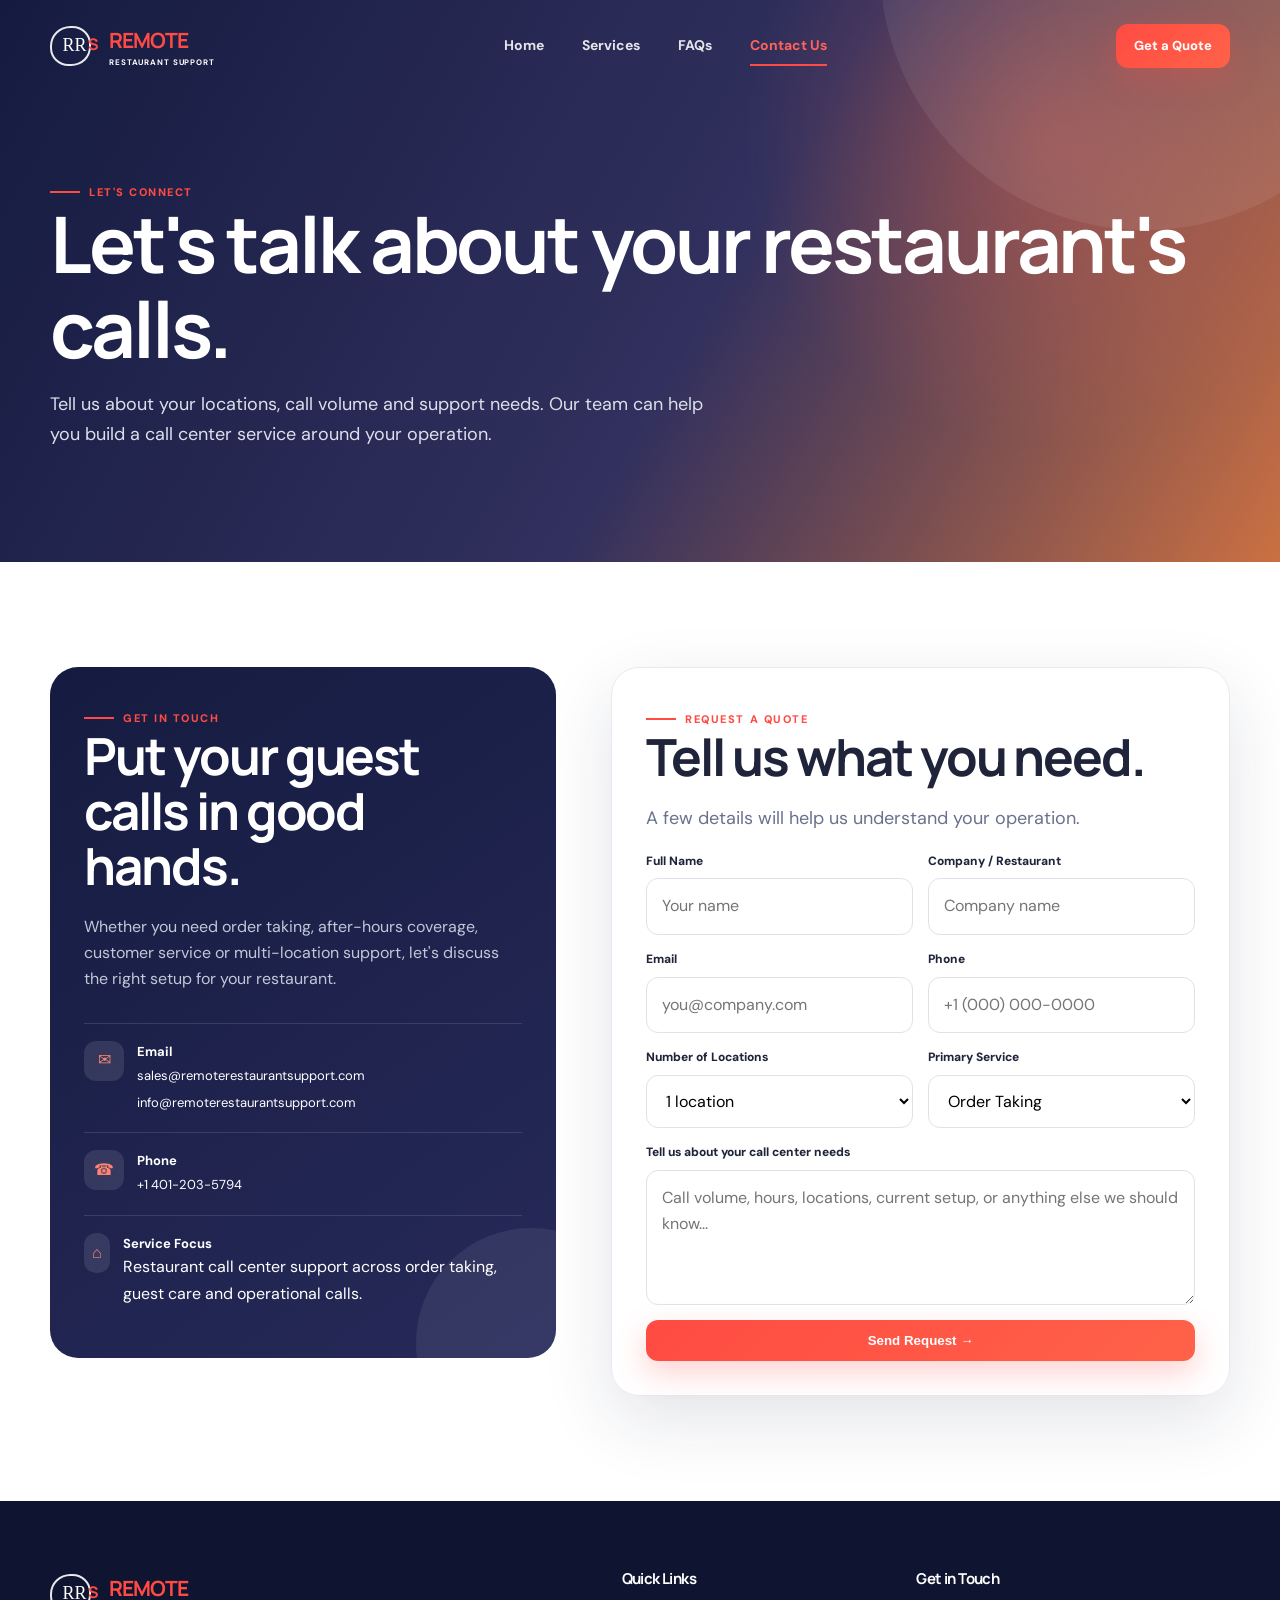
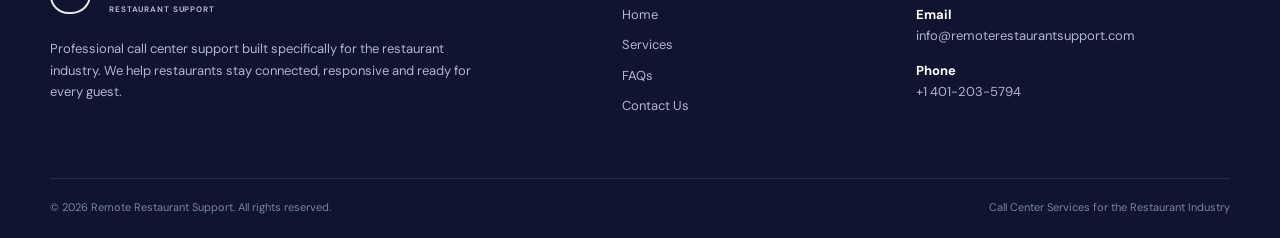
==== contact.html @ d1cd43c4 "Initial commit" ====
<!doctype html><html><head><meta charset="utf-8"><meta name="viewport" content="width=device-width,initial-scale=1"><title>Contact Us | Remote Restaurant Support</title><link rel="stylesheet" href="assets/css/styles.css"></head><body><div id="header"></div><section class="page-hero"><div class="container"><span class="eyebrow">Let's Connect</span><h1>Let's talk about your restaurant's calls.</h1><p class="lead">Tell us about your locations, call volume and support needs. Our team can help you build a call center service around your operation.</p></div></section>
<section class="section"><div class="container contact-grid"><div class="contact-panel reveal"><span class="eyebrow">Get in Touch</span><h2>Put your guest calls in good hands.</h2><p>Whether you need order taking, after-hours coverage, customer service or multi-location support, let's discuss the right setup for your restaurant.</p><div class="contact-item"><div class="contact-icon">✉</div><div><b>Email</b><a href="mailto:sales@remoterestaurantsupport.com">sales@remoterestaurantsupport.com</a><br><a href="mailto:info@remoterestaurantsupport.com">info@remoterestaurantsupport.com</a></div></div><div class="contact-item"><div class="contact-icon">☎</div><div><b>Phone</b><a href="tel:+14012035794">+1 401-203-5794</a></div></div><div class="contact-item"><div class="contact-icon">⌂</div><div><b>Service Focus</b><span>Restaurant call center support across order taking, guest care and operational calls.</span></div></div></div><div class="form-card reveal delay-1"><span class="eyebrow">Request a Quote</span><h2>Tell us what you need.</h2><p class="lead">A few details will help us understand your operation.</p><form class="form"><div class="field"><label>Full Name</label><input required placeholder="Your name"></div><div class="field"><label>Company / Restaurant</label><input required placeholder="Company name"></div><div class="field"><label>Email</label><input required type="email" placeholder="you@company.com"></div><div class="field"><label>Phone</label><input placeholder="+1 (000) 000-0000"></div><div class="field"><label>Number of Locations</label><select><option>1 location</option><option>2–5 locations</option><option>6–20 locations</option><option>21+ locations</option></select></div><div class="field"><label>Primary Service</label><select><option>Order Taking</option><option>Customer Service</option><option>After-Hours Support</option><option>Franchisee Support</option><option>Back Office Support</option><option>Multiple Services</option></select></div><div class="field full"><label>Tell us about your call center needs</label><textarea placeholder="Call volume, hours, locations, current setup, or anything else we should know..."></textarea></div><div class="field full"><button class="btn btn-primary" type="submit">Send Request →</button></div></form></div></div></section><div id="footer"></div><script src="assets/js/template.js"></script><script src="assets/js/app.js"></script><script>document.getElementById('header').innerHTML=header('contact');document.getElementById('footer').innerHTML=footer();</script></body></html>
---- assets/css/styles.css ----
@import url('https://fonts.googleapis.com/css2?family=DM+Sans:wght@400;500;600;700&family=Manrope:wght@600;700;800&display=swap');
:root{--navy:#171d45;--navy2:#25265b;--purple:#75446f;--orange:#ff4b43;--orange2:#ff7655;--ink:#20243a;--muted:#69718d;--soft:#f6f7fb;--line:#e7e9f1;--white:#fff;--shadow:0 24px 70px rgba(23,29,69,.12);--radius:24px}
*{box-sizing:border-box}html{scroll-behavior:smooth}body{margin:0;font-family:'DM Sans',sans-serif;color:var(--ink);background:#fff;line-height:1.65}a{text-decoration:none;color:inherit}img{display:block;max-width:100%}.container{width:min(1180px,calc(100% - 40px));margin:auto}.section{padding:105px 0}.eyebrow{display:inline-flex;align-items:center;gap:9px;color:var(--orange);font-weight:800;text-transform:uppercase;letter-spacing:.14em;font-size:11px}.eyebrow:before{content:'';width:30px;height:2px;background:var(--orange)}h1,h2,h3,h4{font-family:'Manrope',sans-serif;line-height:1.08;letter-spacing:-.04em;margin:0 0 20px}h1{font-size:clamp(46px,6.4vw,78px)}h2{font-size:clamp(34px,4vw,54px)}h3{font-size:23px}.lead{font-size:18px;color:var(--muted);max-width:670px}.btn{display:inline-flex;align-items:center;justify-content:center;gap:9px;border:0;border-radius:12px;padding:13px 21px;font-weight:800;transition:.25s;cursor:pointer}.btn-primary{background:linear-gradient(135deg,var(--orange),#ff6248);color:#fff;box-shadow:0 12px 30px rgba(255,75,67,.25)}.btn-primary:hover{transform:translateY(-3px);box-shadow:0 17px 34px rgba(255,75,67,.34)}.btn-outline{border:1px solid rgba(255,255,255,.3);color:#fff;background:rgba(255,255,255,.05)}.btn-outline:hover{background:#fff;color:var(--navy)}.btn-dark{background:var(--navy);color:#fff}
.nav{position:absolute;top:0;left:0;right:0;z-index:50;color:#fff}.nav-inner{height:92px;display:flex;align-items:center;justify-content:space-between}.brand{display:flex;align-items:center;gap:10px}.brand-mark{position:relative;width:49px;height:43px;color:#fff;font-family:Georgia,serif;font-size:18px;line-height:43px;text-align:center}.brand-mark:before{content:'';position:absolute;inset:2px 8px 1px 0;border:2px solid #fff;border-radius:50% 45% 48% 45%;opacity:.9}.brand-mark span{position:relative;z-index:2}.brand-mark b{position:absolute;right:0;bottom:1px;color:var(--orange);font-family:'Manrope';font-size:16px;z-index:3}.brand-text strong{display:block;font-family:'Manrope';font-size:21px;letter-spacing:-.05em;color:var(--orange)}.brand-text small{display:block;font-size:8px;letter-spacing:.11em;color:#fff;font-weight:700;margin-top:-2px}.nav-links{display:flex;align-items:center;gap:38px;font-weight:700;font-size:14px}.nav-links a{opacity:.88;position:relative;transition:.2s}.nav-links a:after{content:'';position:absolute;left:0;right:100%;bottom:-8px;height:2px;background:var(--orange);transition:.25s}.nav-links a:hover,.nav-links a.active{opacity:1;color:#ff6259}.nav-links a.active:after{right:0}.menu{display:none;background:none;border:0;color:#fff;font-size:29px}.nav-cta{padding:11px 18px;font-size:13px}
.hero{min-height:760px;display:flex;align-items:center;position:relative;overflow:hidden;background:radial-gradient(circle at 80% 25%,rgba(255,117,86,.35),transparent 27%),linear-gradient(125deg,#151b40 0%,#222650 45%,#71426f 73%,#ce713f 100%);color:#fff}.hero:before{content:'';position:absolute;width:700px;height:700px;border-radius:50%;right:-220px;top:-390px;background:rgba(255,255,255,.07)}.hero:after{content:'';position:absolute;left:-140px;bottom:-260px;width:500px;height:500px;border-radius:50%;border:1px solid rgba(255,255,255,.08)}.hero-grid{display:grid;grid-template-columns:1.02fr .98fr;gap:65px;align-items:center;position:relative;z-index:2}.hero-copy{padding-top:65px}.hero h1{max-width:730px}.hero h1 span{color:#ffb09a}.hero .lead{color:rgba(255,255,255,.78)}.hero-actions{display:flex;gap:12px;flex-wrap:wrap;margin-top:30px}.trust-row{display:flex;gap:26px;flex-wrap:wrap;margin-top:38px;color:rgba(255,255,255,.7);font-size:12px}.trust-row b{color:#fff;display:block;font-size:14px}.hero-visual{position:relative}.hero-photo{border-radius:32px;overflow:hidden;box-shadow:0 35px 90px rgba(0,0,0,.3);transform:rotate(2deg)}.hero-photo img{width:100%;height:525px;object-fit:cover}.hero-card{position:absolute;left:-35px;bottom:28px;background:#fff;color:var(--ink);border-radius:20px;padding:17px 20px;box-shadow:var(--shadow);width:235px}.hero-card strong{display:block;font-family:'Manrope';font-size:14px}.hero-card span{display:block;color:var(--muted);font-size:12px;margin-top:4px}.hero-card .dot{display:inline-block;width:8px;height:8px;border-radius:50%;background:#35c77a;margin-right:7px}
.stats{margin-top:-58px;position:relative;z-index:5}.stats-grid{display:grid;grid-template-columns:repeat(4,1fr);background:#fff;border:1px solid #eeeef3;border-radius:22px;box-shadow:var(--shadow);padding:25px}.stat{text-align:center;border-right:1px solid var(--line)}.stat:last-child{border:0}.stat strong{display:block;font:800 31px 'Manrope';color:var(--navy)}.stat span{color:var(--muted);font-size:12px}
.section-head{text-align:center;margin-bottom:55px}.section-head .lead{margin:auto}.soft{background:var(--soft)}.dark{background:var(--navy);color:#fff}.dark .lead{color:#b8bfd3}.split{display:grid;grid-template-columns:1fr 1fr;gap:75px;align-items:center}.image-stack{position:relative}.image-stack>img{width:100%;height:500px;object-fit:cover;border-radius:30px}.image-stack .mini{position:absolute;width:205px;height:170px;right:-30px;bottom:-30px;border:9px solid #fff;border-radius:22px;box-shadow:var(--shadow);object-fit:cover}.check-list{display:grid;gap:17px;margin:30px 0}.check{display:flex;gap:13px}.check i{flex:0 0 28px;width:28px;height:28px;display:grid;place-items:center;background:#fff0ee;color:var(--orange);border-radius:9px;font-style:normal;font-weight:900}.check b{display:block;font-family:'Manrope';font-size:15px}.check span{display:block;color:var(--muted);font-size:13px;margin-top:2px}
.cards{display:grid;grid-template-columns:repeat(3,1fr);gap:20px}.card{background:#fff;border:1px solid var(--line);border-radius:25px;padding:29px;transition:.3s;box-shadow:0 8px 32px rgba(23,29,69,.04)}.card:hover{transform:translateY(-8px);box-shadow:var(--shadow)}.icon{width:54px;height:54px;border-radius:16px;display:grid;place-items:center;background:#fff0ee;color:var(--orange);font-size:22px;margin-bottom:24px}.card p{color:var(--muted);font-size:14px}.card a{display:inline-block;color:var(--orange);font-weight:800;font-size:13px;margin-top:10px}.service-label{font-size:11px;font-weight:800;color:var(--orange);text-transform:uppercase;letter-spacing:.12em}
.callout{padding:85px 0;background:linear-gradient(120deg,#151b40,#34305e 55%,#d06e42);color:#fff}.callout-inner{display:flex;justify-content:space-between;align-items:center;gap:35px}.callout p{color:#dfe2ec;max-width:660px}.pill-row{display:flex;flex-wrap:wrap;gap:9px;margin-top:24px}.pill{padding:8px 12px;border-radius:999px;background:rgba(255,255,255,.08);border:1px solid rgba(255,255,255,.12);font-size:12px;color:#e9ebf3}
.page-hero{padding:175px 0 95px;background:radial-gradient(circle at 82% 25%,rgba(255,111,82,.32),transparent 27%),linear-gradient(120deg,#151b40,#31305e 55%,#cb7042);color:#fff;position:relative;overflow:hidden}.page-hero:after{content:'';position:absolute;right:-130px;top:-300px;width:530px;height:530px;border-radius:50%;background:rgba(255,255,255,.07)}.page-hero .container{position:relative;z-index:2}.page-hero p{color:#dce0eb}.process{display:grid;grid-template-columns:repeat(4,1fr);gap:18px}.step{background:#fff;border:1px solid var(--line);border-radius:22px;padding:26px;position:relative}.step-number{font:800 12px 'Manrope';color:var(--orange);letter-spacing:.12em}.step h3{font-size:19px;margin-top:14px}.step p{color:var(--muted);font-size:13px}
.faq-grid{max-width:950px;margin:auto}.faq-section{margin-bottom:58px}.faq-section h2{text-align:center;font-size:32px}.faq-item{border:1px solid var(--line);border-radius:15px;background:#fff;margin:10px 0;overflow:hidden;box-shadow:0 6px 22px rgba(23,29,69,.035)}.faq-q{width:100%;padding:19px 21px;border:0;background:none;text-align:left;display:flex;justify-content:space-between;gap:20px;font:700 15px 'DM Sans';color:var(--ink);cursor:pointer}.faq-q span{color:var(--orange);font-size:22px;line-height:1;transition:.25s}.faq-a{max-height:0;overflow:hidden;padding:0 21px;color:var(--muted);font-size:14px;transition:.3s}.faq-item.open .faq-a{max-height:170px;padding-bottom:19px}.faq-item.open .faq-q span{transform:rotate(45deg)}
.contact-grid{display:grid;grid-template-columns:.9fr 1.1fr;gap:55px;align-items:start}.contact-panel{background:linear-gradient(145deg,#151b40,#272a59);color:#fff;border-radius:28px;padding:34px;position:relative;overflow:hidden}.contact-panel:after{content:'';position:absolute;width:230px;height:230px;border-radius:50%;right:-90px;bottom:-100px;background:rgba(255,255,255,.07)}.contact-panel p{color:#c2c7d8}.contact-item{display:flex;gap:13px;align-items:flex-start;padding:17px 0;border-top:1px solid rgba(255,255,255,.12)}.contact-item:first-of-type{margin-top:30px}.contact-icon{width:40px;height:40px;border-radius:12px;background:rgba(255,255,255,.1);display:grid;place-items:center;color:#ff8370}.contact-item b{display:block;font-size:13px}.contact-item a{color:#fff;font-size:13px}.form-card{padding:34px;border:1px solid var(--line);border-radius:28px;box-shadow:var(--shadow)}.form{display:grid;grid-template-columns:1fr 1fr;gap:15px}.field{display:grid;gap:7px}.field.full{grid-column:1/-1}.field label{font-size:12px;font-weight:800}.field input,.field textarea,.field select{width:100%;padding:14px 15px;border:1px solid #dfe2ea;border-radius:12px;font:inherit;outline:none;background:#fff}.field textarea{min-height:135px;resize:vertical}.field input:focus,.field textarea:focus,.field select:focus{border-color:var(--orange);box-shadow:0 0 0 4px rgba(255,75,67,.09)}
footer{background:#0f1430;color:#fff;padding:70px 0 22px}.footer-top{display:grid;grid-template-columns:1.4fr .65fr .85fr;gap:55px}.footer-brand .brand-text small{color:#aeb6cc}.footer-copy{color:#9fa8c0;max-width:430px;font-size:13px;margin-top:22px}.footer-top h4{font-size:15px;margin-bottom:17px}.footer-top>div>a:not(.brand){display:block;color:#aeb6cc;font-size:13px;margin:9px 0}.footer-top p{color:#aeb6cc;font-size:13px}.footer-top p b{color:#fff}.copyright{border-top:1px solid #252c4a;margin-top:52px;padding-top:19px;display:flex;justify-content:space-between;color:#79839f;font-size:11px}
.reveal{opacity:0;transform:translateY(25px);transition:opacity .7s ease,transform .7s ease}.reveal.visible{opacity:1;transform:none}.delay-1{transition-delay:.1s}.delay-2{transition-delay:.2s}.delay-3{transition-delay:.3s}
@media(max-width:900px){.nav-links{display:none;position:absolute;top:78px;left:20px;right:20px;background:#11183a;padding:21px;border-radius:18px;flex-direction:column;align-items:flex-start;gap:17px;box-shadow:0 20px 50px rgba(0,0,0,.2)}.nav-links.open{display:flex}.menu{display:block}.nav-cta{display:none}.hero{min-height:auto;padding:145px 0 105px}.hero-grid,.split,.contact-grid{grid-template-columns:1fr}.hero-visual{max-width:650px}.stats-grid{grid-template-columns:repeat(2,1fr);gap:18px}.stat:nth-child(2){border:0}.cards{grid-template-columns:1fr 1fr}.process{grid-template-columns:1fr 1fr}.footer-top{grid-template-columns:1fr 1fr}.callout-inner{align-items:flex-start;flex-direction:column}}
@media(max-width:600px){.container{width:calc(100% - 28px)}.section{padding:75px 0}.hero h1{font-size:44px}.hero-photo img{height:390px}.hero-card{left:10px;bottom:14px}.stats{margin-top:-32px}.stats-grid{padding:17px}.stat strong{font-size:25px}.cards,.process,.footer-top{grid-template-columns:1fr}.form{grid-template-columns:1fr}.field.full{grid-column:auto}.page-hero{padding:145px 0 75px}.copyright{flex-direction:column;gap:6px}.brand-text strong{font-size:19px}.nav-inner{height:82px}}
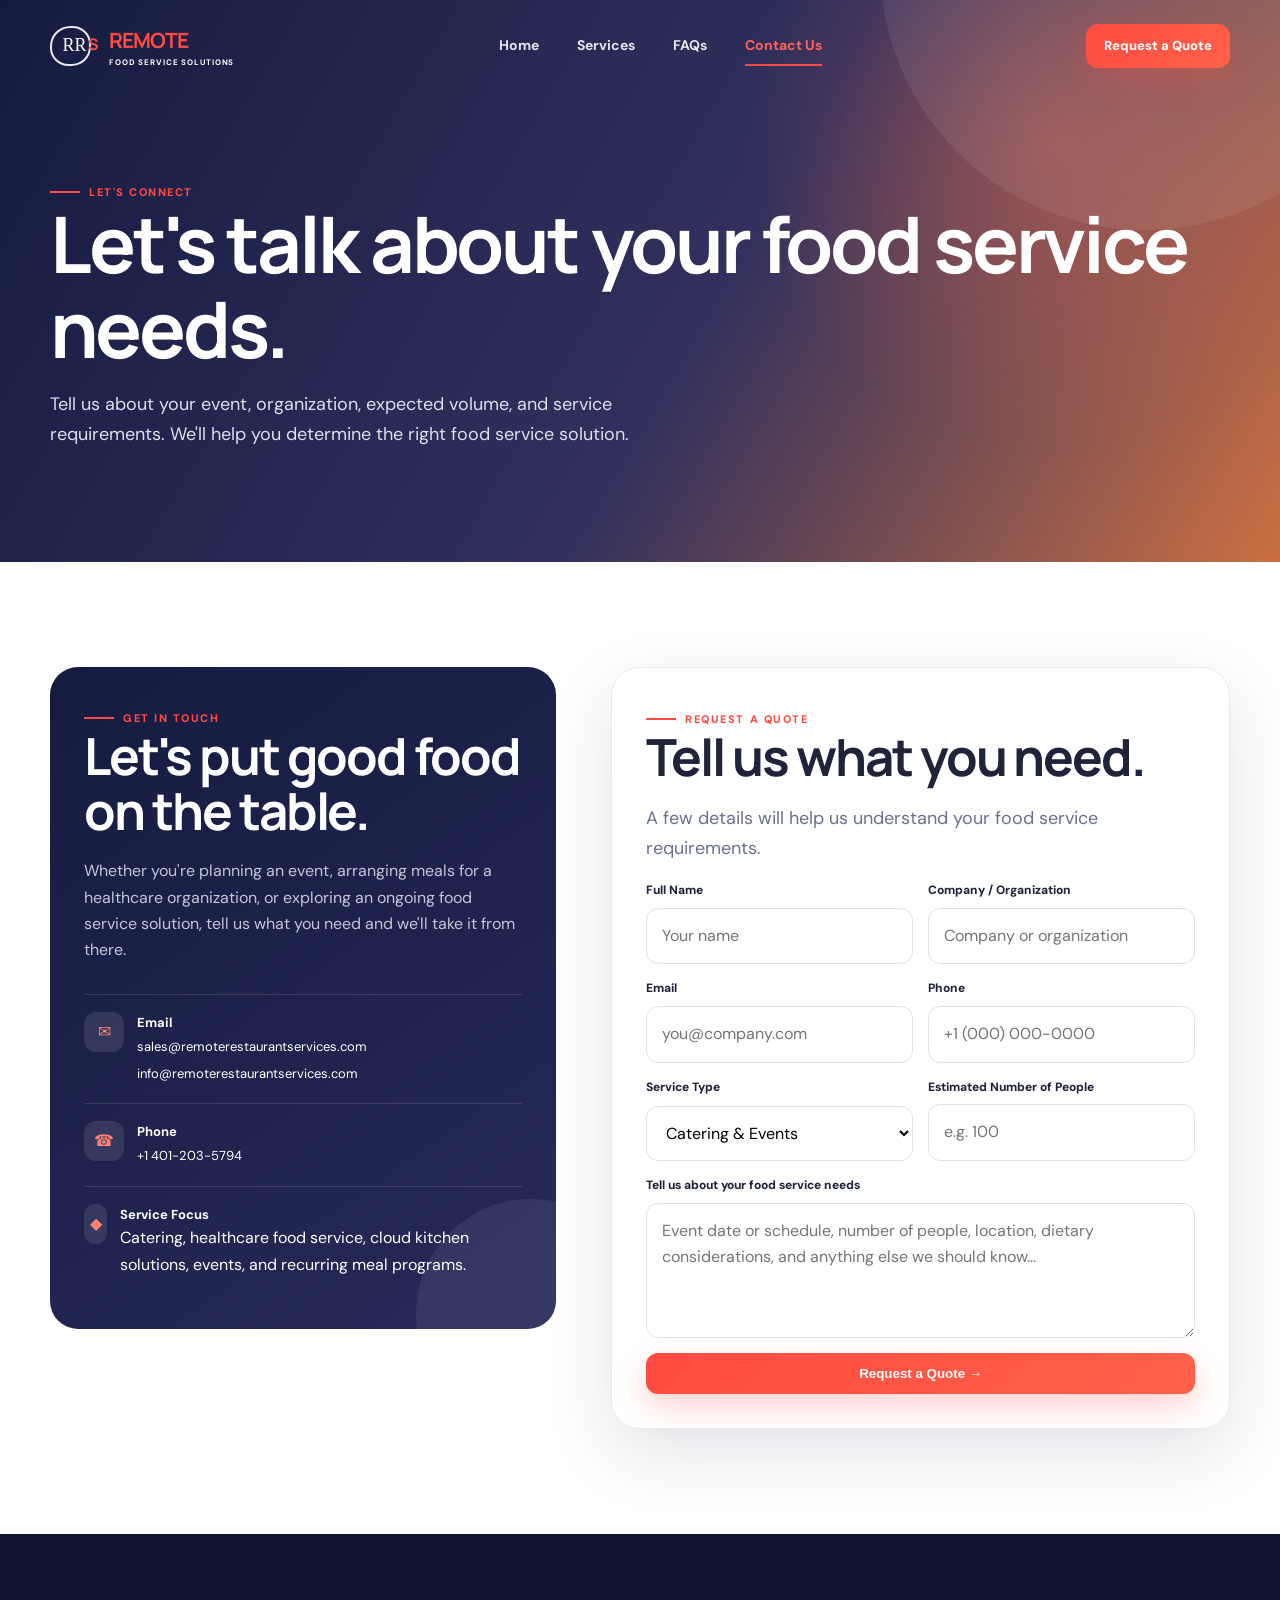
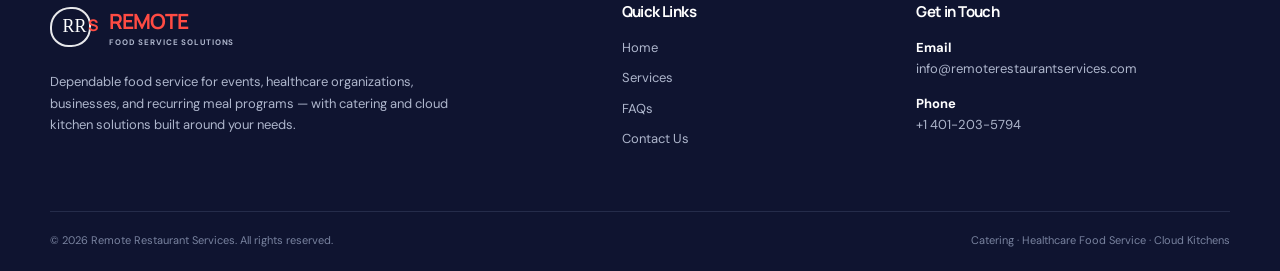
==== commit 116a9713: "Content changes" ====
--- a/contact.html
+++ b/contact.html
@@ -1,2 +1,20 @@
-<!doctype html><html><head><meta charset="utf-8"><meta name="viewport" content="width=device-width,initial-scale=1"><title>Contact Us | Remote Restaurant Support</title><link rel="stylesheet" href="assets/css/styles.css"></head><body><div id="header"></div><section class="page-hero"><div class="container"><span class="eyebrow">Let's Connect</span><h1>Let's talk about your restaurant's calls.</h1><p class="lead">Tell us about your locations, call volume and support needs. Our team can help you build a call center service around your operation.</p></div></section>
-<section class="section"><div class="container contact-grid"><div class="contact-panel reveal"><span class="eyebrow">Get in Touch</span><h2>Put your guest calls in good hands.</h2><p>Whether you need order taking, after-hours coverage, customer service or multi-location support, let's discuss the right setup for your restaurant.</p><div class="contact-item"><div class="contact-icon">✉</div><div><b>Email</b><a href="mailto:sales@remoterestaurantsupport.com">sales@remoterestaurantsupport.com</a><br><a href="mailto:info@remoterestaurantsupport.com">info@remoterestaurantsupport.com</a></div></div><div class="contact-item"><div class="contact-icon">☎</div><div><b>Phone</b><a href="tel:+14012035794">+1 401-203-5794</a></div></div><div class="contact-item"><div class="contact-icon">⌂</div><div><b>Service Focus</b><span>Restaurant call center support across order taking, guest care and operational calls.</span></div></div></div><div class="form-card reveal delay-1"><span class="eyebrow">Request a Quote</span><h2>Tell us what you need.</h2><p class="lead">A few details will help us understand your operation.</p><form class="form"><div class="field"><label>Full Name</label><input required placeholder="Your name"></div><div class="field"><label>Company / Restaurant</label><input required placeholder="Company name"></div><div class="field"><label>Email</label><input required type="email" placeholder="you@company.com"></div><div class="field"><label>Phone</label><input placeholder="+1 (000) 000-0000"></div><div class="field"><label>Number of Locations</label><select><option>1 location</option><option>2–5 locations</option><option>6–20 locations</option><option>21+ locations</option></select></div><div class="field"><label>Primary Service</label><select><option>Order Taking</option><option>Customer Service</option><option>After-Hours Support</option><option>Franchisee Support</option><option>Back Office Support</option><option>Multiple Services</option></select></div><div class="field full"><label>Tell us about your call center needs</label><textarea placeholder="Call volume, hours, locations, current setup, or anything else we should know..."></textarea></div><div class="field full"><button class="btn btn-primary" type="submit">Send Request →</button></div></form></div></div></section><div id="footer"></div><script src="assets/js/template.js"></script><script src="assets/js/app.js"></script><script>document.getElementById('header').innerHTML=header('contact');document.getElementById('footer').innerHTML=footer();</script></body></html>
+<!doctype html>
+<html lang="en">
+<head><meta charset="utf-8"><meta name="viewport" content="width=device-width,initial-scale=1"><title>Contact Us | Remote Restaurant Services</title><meta name="description" content="Contact Remote Restaurant Services about catering, healthcare food service, cloud kitchen solutions, events and recurring meal programs."><link rel="stylesheet" href="assets/css/styles.css"></head>
+<body><div id="header"></div>
+<section class="page-hero"><div class="container"><span class="eyebrow">Let's Connect</span><h1>Let's talk about your food service needs.</h1><p class="lead">Tell us about your event, organization, expected volume, and service requirements. We'll help you determine the right food service solution.</p></div></section>
+<section class="section"><div class="container contact-grid">
+<div class="contact-panel reveal"><span class="eyebrow">Get in Touch</span><h2>Let's put good food on the table.</h2><p>Whether you're planning an event, arranging meals for a healthcare organization, or exploring an ongoing food service solution, tell us what you need and we'll take it from there.</p>
+<div class="contact-item"><div class="contact-icon">✉</div><div><b>Email</b><a href="mailto:sales@remoterestaurantservices.com">sales@remoterestaurantservices.com</a><br><a href="mailto:info@remoterestaurantservices.com">info@remoterestaurantservices.com</a></div></div>
+<div class="contact-item"><div class="contact-icon">☎</div><div><b>Phone</b><a href="tel:+14012035794">+1 401-203-5794</a></div></div>
+<div class="contact-item"><div class="contact-icon">◆</div><div><b>Service Focus</b><span>Catering, healthcare food service, cloud kitchen solutions, events, and recurring meal programs.</span></div></div>
+</div>
+<div class="form-card reveal delay-1"><span class="eyebrow">Request a Quote</span><h2>Tell us what you need.</h2><p class="lead">A few details will help us understand your food service requirements.</p>
+<form class="form"><div class="field"><label>Full Name</label><input required placeholder="Your name"></div><div class="field"><label>Company / Organization</label><input required placeholder="Company or organization"></div><div class="field"><label>Email</label><input required type="email" placeholder="you@company.com"></div><div class="field"><label>Phone</label><input placeholder="+1 (000) 000-0000"></div>
+<div class="field"><label>Service Type</label><select><option>Catering & Events</option><option>Healthcare Food Service</option><option>Cloud Kitchen Services</option><option>Corporate Meals</option><option>Recurring Food Service</option><option>Other</option></select></div>
+<div class="field"><label>Estimated Number of People</label><input type="number" min="1" placeholder="e.g. 100"></div>
+<div class="field full"><label>Tell us about your food service needs</label><textarea placeholder="Event date or schedule, number of people, location, dietary considerations, and anything else we should know..."></textarea></div>
+<div class="field full"><button class="btn btn-primary" type="submit">Request a Quote →</button></div></form></div>
+</div></section>
+<div id="footer"></div><script src="assets/js/template.js"></script><script src="assets/js/app.js"></script><script>document.getElementById('header').innerHTML=header('contact');document.getElementById('footer').innerHTML=footer();</script>
+</body></html>
--- a/assets/css/styles.css
+++ b/assets/css/styles.css
@@ -5,6 +5,8 @@
 .hero{min-height:760px;display:flex;align-items:center;position:relative;overflow:hidden;background:radial-gradient(circle at 80% 25%,rgba(255,117,86,.35),transparent 27%),linear-gradient(125deg,#151b40 0%,#222650 45%,#71426f 73%,#ce713f 100%);color:#fff}.hero:before{content:'';position:absolute;width:700px;height:700px;border-radius:50%;right:-220px;top:-390px;background:rgba(255,255,255,.07)}.hero:after{content:'';position:absolute;left:-140px;bottom:-260px;width:500px;height:500px;border-radius:50%;border:1px solid rgba(255,255,255,.08)}.hero-grid{display:grid;grid-template-columns:1.02fr .98fr;gap:65px;align-items:center;position:relative;z-index:2}.hero-copy{padding-top:65px}.hero h1{max-width:730px}.hero h1 span{color:#ffb09a}.hero .lead{color:rgba(255,255,255,.78)}.hero-actions{display:flex;gap:12px;flex-wrap:wrap;margin-top:30px}.trust-row{display:flex;gap:26px;flex-wrap:wrap;margin-top:38px;color:rgba(255,255,255,.7);font-size:12px}.trust-row b{color:#fff;display:block;font-size:14px}.hero-visual{position:relative}.hero-photo{border-radius:32px;overflow:hidden;box-shadow:0 35px 90px rgba(0,0,0,.3);transform:rotate(2deg)}.hero-photo img{width:100%;height:525px;object-fit:cover}.hero-card{position:absolute;left:-35px;bottom:28px;background:#fff;color:var(--ink);border-radius:20px;padding:17px 20px;box-shadow:var(--shadow);width:235px}.hero-card strong{display:block;font-family:'Manrope';font-size:14px}.hero-card span{display:block;color:var(--muted);font-size:12px;margin-top:4px}.hero-card .dot{display:inline-block;width:8px;height:8px;border-radius:50%;background:#35c77a;margin-right:7px}
 .stats{margin-top:-58px;position:relative;z-index:5}.stats-grid{display:grid;grid-template-columns:repeat(4,1fr);background:#fff;border:1px solid #eeeef3;border-radius:22px;box-shadow:var(--shadow);padding:25px}.stat{text-align:center;border-right:1px solid var(--line)}.stat:last-child{border:0}.stat strong{display:block;font:800 31px 'Manrope';color:var(--navy)}.stat span{color:var(--muted);font-size:12px}
 .section-head{text-align:center;margin-bottom:55px}.section-head .lead{margin:auto}.soft{background:var(--soft)}.dark{background:var(--navy);color:#fff}.dark .lead{color:#b8bfd3}.split{display:grid;grid-template-columns:1fr 1fr;gap:75px;align-items:center}.image-stack{position:relative}.image-stack>img{width:100%;height:500px;object-fit:cover;border-radius:30px}.image-stack .mini{position:absolute;width:205px;height:170px;right:-30px;bottom:-30px;border:9px solid #fff;border-radius:22px;box-shadow:var(--shadow);object-fit:cover}.check-list{display:grid;gap:17px;margin:30px 0}.check{display:flex;gap:13px}.check i{flex:0 0 28px;width:28px;height:28px;display:grid;place-items:center;background:#fff0ee;color:var(--orange);border-radius:9px;font-style:normal;font-weight:900}.check b{display:block;font-family:'Manrope';font-size:15px}.check span{display:block;color:var(--muted);font-size:13px;margin-top:2px}
+
+.image-gallery{display:grid;grid-template-columns:repeat(3,1fr);gap:18px;margin-top:55px}.image-gallery figure{margin:0;border-radius:24px;overflow:hidden;box-shadow:0 12px 35px rgba(23,29,69,.10);background:#fff}.image-gallery img{width:100%;height:260px;object-fit:cover}.image-gallery figcaption{padding:14px 17px;font:700 13px 'Manrope';color:var(--ink)}
 .cards{display:grid;grid-template-columns:repeat(3,1fr);gap:20px}.card{background:#fff;border:1px solid var(--line);border-radius:25px;padding:29px;transition:.3s;box-shadow:0 8px 32px rgba(23,29,69,.04)}.card:hover{transform:translateY(-8px);box-shadow:var(--shadow)}.icon{width:54px;height:54px;border-radius:16px;display:grid;place-items:center;background:#fff0ee;color:var(--orange);font-size:22px;margin-bottom:24px}.card p{color:var(--muted);font-size:14px}.card a{display:inline-block;color:var(--orange);font-weight:800;font-size:13px;margin-top:10px}.service-label{font-size:11px;font-weight:800;color:var(--orange);text-transform:uppercase;letter-spacing:.12em}
 .callout{padding:85px 0;background:linear-gradient(120deg,#151b40,#34305e 55%,#d06e42);color:#fff}.callout-inner{display:flex;justify-content:space-between;align-items:center;gap:35px}.callout p{color:#dfe2ec;max-width:660px}.pill-row{display:flex;flex-wrap:wrap;gap:9px;margin-top:24px}.pill{padding:8px 12px;border-radius:999px;background:rgba(255,255,255,.08);border:1px solid rgba(255,255,255,.12);font-size:12px;color:#e9ebf3}
 .page-hero{padding:175px 0 95px;background:radial-gradient(circle at 82% 25%,rgba(255,111,82,.32),transparent 27%),linear-gradient(120deg,#151b40,#31305e 55%,#cb7042);color:#fff;position:relative;overflow:hidden}.page-hero:after{content:'';position:absolute;right:-130px;top:-300px;width:530px;height:530px;border-radius:50%;background:rgba(255,255,255,.07)}.page-hero .container{position:relative;z-index:2}.page-hero p{color:#dce0eb}.process{display:grid;grid-template-columns:repeat(4,1fr);gap:18px}.step{background:#fff;border:1px solid var(--line);border-radius:22px;padding:26px;position:relative}.step-number{font:800 12px 'Manrope';color:var(--orange);letter-spacing:.12em}.step h3{font-size:19px;margin-top:14px}.step p{color:var(--muted);font-size:13px}
@@ -12,5 +14,5 @@
 .contact-grid{display:grid;grid-template-columns:.9fr 1.1fr;gap:55px;align-items:start}.contact-panel{background:linear-gradient(145deg,#151b40,#272a59);color:#fff;border-radius:28px;padding:34px;position:relative;overflow:hidden}.contact-panel:after{content:'';position:absolute;width:230px;height:230px;border-radius:50%;right:-90px;bottom:-100px;background:rgba(255,255,255,.07)}.contact-panel p{color:#c2c7d8}.contact-item{display:flex;gap:13px;align-items:flex-start;padding:17px 0;border-top:1px solid rgba(255,255,255,.12)}.contact-item:first-of-type{margin-top:30px}.contact-icon{width:40px;height:40px;border-radius:12px;background:rgba(255,255,255,.1);display:grid;place-items:center;color:#ff8370}.contact-item b{display:block;font-size:13px}.contact-item a{color:#fff;font-size:13px}.form-card{padding:34px;border:1px solid var(--line);border-radius:28px;box-shadow:var(--shadow)}.form{display:grid;grid-template-columns:1fr 1fr;gap:15px}.field{display:grid;gap:7px}.field.full{grid-column:1/-1}.field label{font-size:12px;font-weight:800}.field input,.field textarea,.field select{width:100%;padding:14px 15px;border:1px solid #dfe2ea;border-radius:12px;font:inherit;outline:none;background:#fff}.field textarea{min-height:135px;resize:vertical}.field input:focus,.field textarea:focus,.field select:focus{border-color:var(--orange);box-shadow:0 0 0 4px rgba(255,75,67,.09)}
 footer{background:#0f1430;color:#fff;padding:70px 0 22px}.footer-top{display:grid;grid-template-columns:1.4fr .65fr .85fr;gap:55px}.footer-brand .brand-text small{color:#aeb6cc}.footer-copy{color:#9fa8c0;max-width:430px;font-size:13px;margin-top:22px}.footer-top h4{font-size:15px;margin-bottom:17px}.footer-top>div>a:not(.brand){display:block;color:#aeb6cc;font-size:13px;margin:9px 0}.footer-top p{color:#aeb6cc;font-size:13px}.footer-top p b{color:#fff}.copyright{border-top:1px solid #252c4a;margin-top:52px;padding-top:19px;display:flex;justify-content:space-between;color:#79839f;font-size:11px}
 .reveal{opacity:0;transform:translateY(25px);transition:opacity .7s ease,transform .7s ease}.reveal.visible{opacity:1;transform:none}.delay-1{transition-delay:.1s}.delay-2{transition-delay:.2s}.delay-3{transition-delay:.3s}
-@media(max-width:900px){.nav-links{display:none;position:absolute;top:78px;left:20px;right:20px;background:#11183a;padding:21px;border-radius:18px;flex-direction:column;align-items:flex-start;gap:17px;box-shadow:0 20px 50px rgba(0,0,0,.2)}.nav-links.open{display:flex}.menu{display:block}.nav-cta{display:none}.hero{min-height:auto;padding:145px 0 105px}.hero-grid,.split,.contact-grid{grid-template-columns:1fr}.hero-visual{max-width:650px}.stats-grid{grid-template-columns:repeat(2,1fr);gap:18px}.stat:nth-child(2){border:0}.cards{grid-template-columns:1fr 1fr}.process{grid-template-columns:1fr 1fr}.footer-top{grid-template-columns:1fr 1fr}.callout-inner{align-items:flex-start;flex-direction:column}}
-@media(max-width:600px){.container{width:calc(100% - 28px)}.section{padding:75px 0}.hero h1{font-size:44px}.hero-photo img{height:390px}.hero-card{left:10px;bottom:14px}.stats{margin-top:-32px}.stats-grid{padding:17px}.stat strong{font-size:25px}.cards,.process,.footer-top{grid-template-columns:1fr}.form{grid-template-columns:1fr}.field.full{grid-column:auto}.page-hero{padding:145px 0 75px}.copyright{flex-direction:column;gap:6px}.brand-text strong{font-size:19px}.nav-inner{height:82px}}
+@media(max-width:900px){.image-gallery{grid-template-columns:1fr 1fr}.image-gallery img{height:240px}.nav-links{display:none;position:absolute;top:78px;left:20px;right:20px;background:#11183a;padding:21px;border-radius:18px;flex-direction:column;align-items:flex-start;gap:17px;box-shadow:0 20px 50px rgba(0,0,0,.2)}.nav-links.open{display:flex}.menu{display:block}.nav-cta{display:none}.hero{min-height:auto;padding:145px 0 105px}.hero-grid,.split,.contact-grid{grid-template-columns:1fr}.hero-visual{max-width:650px}.stats-grid{grid-template-columns:repeat(2,1fr);gap:18px}.stat:nth-child(2){border:0}.cards{grid-template-columns:1fr 1fr}.process{grid-template-columns:1fr 1fr}.footer-top{grid-template-columns:1fr 1fr}.callout-inner{align-items:flex-start;flex-direction:column}}
+@media(max-width:600px){.image-gallery{grid-template-columns:1fr}.image-gallery img{height:230px}.container{width:calc(100% - 28px)}.section{padding:75px 0}.hero h1{font-size:44px}.hero-photo img{height:390px}.hero-card{left:10px;bottom:14px}.stats{margin-top:-32px}.stats-grid{padding:17px}.stat strong{font-size:25px}.cards,.process,.footer-top{grid-template-columns:1fr}.form{grid-template-columns:1fr}.field.full{grid-column:auto}.page-hero{padding:145px 0 75px}.copyright{flex-direction:column;gap:6px}.brand-text strong{font-size:19px}.nav-inner{height:82px}}
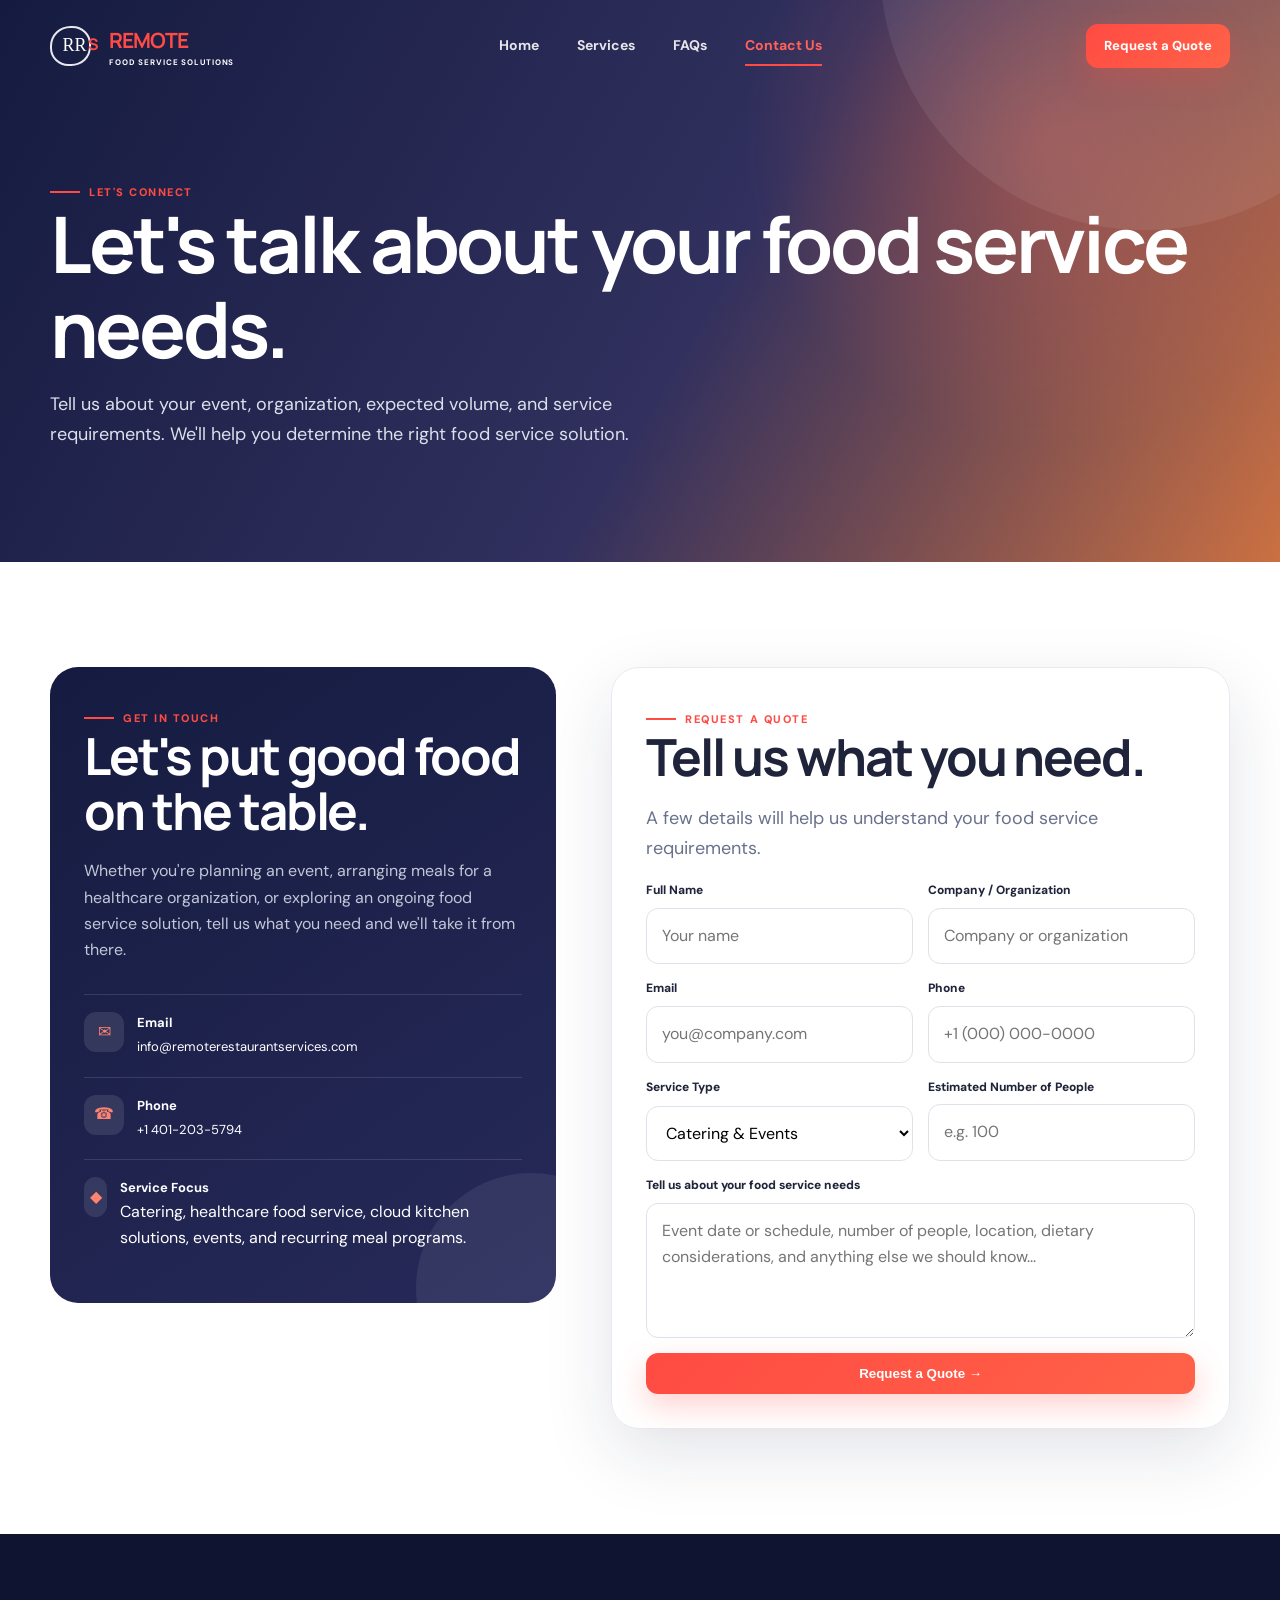
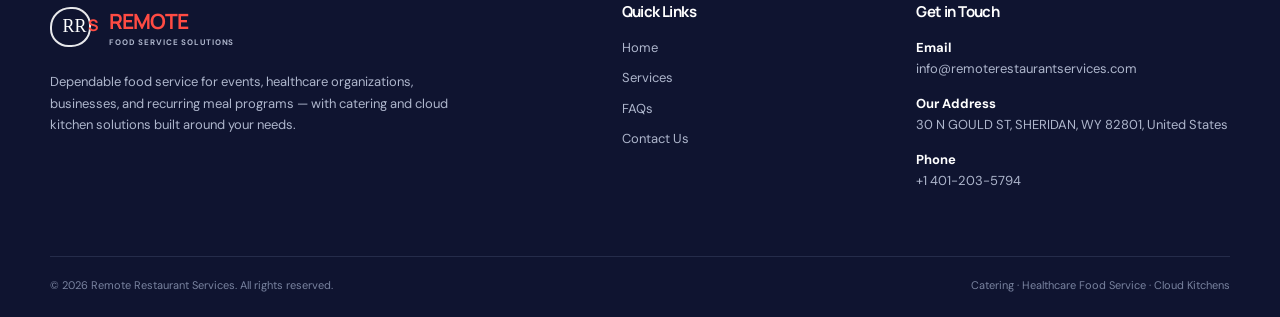
==== commit a302b42a: "Footer changes Added Address and remove sales email from contact page" ====
--- a/contact.html
+++ b/contact.html
@@ -5,7 +5,7 @@
 <section class="page-hero"><div class="container"><span class="eyebrow">Let's Connect</span><h1>Let's talk about your food service needs.</h1><p class="lead">Tell us about your event, organization, expected volume, and service requirements. We'll help you determine the right food service solution.</p></div></section>
 <section class="section"><div class="container contact-grid">
 <div class="contact-panel reveal"><span class="eyebrow">Get in Touch</span><h2>Let's put good food on the table.</h2><p>Whether you're planning an event, arranging meals for a healthcare organization, or exploring an ongoing food service solution, tell us what you need and we'll take it from there.</p>
-<div class="contact-item"><div class="contact-icon">✉</div><div><b>Email</b><a href="mailto:sales@remoterestaurantservices.com">sales@remoterestaurantservices.com</a><br><a href="mailto:info@remoterestaurantservices.com">info@remoterestaurantservices.com</a></div></div>
+<div class="contact-item"><div class="contact-icon">✉</div><div><b>Email</b><a href="mailto:info@remoterestaurantservices.com">info@remoterestaurantservices.com</a></div></div>
 <div class="contact-item"><div class="contact-icon">☎</div><div><b>Phone</b><a href="tel:+14012035794">+1 401-203-5794</a></div></div>
 <div class="contact-item"><div class="contact-icon">◆</div><div><b>Service Focus</b><span>Catering, healthcare food service, cloud kitchen solutions, events, and recurring meal programs.</span></div></div>
 </div>
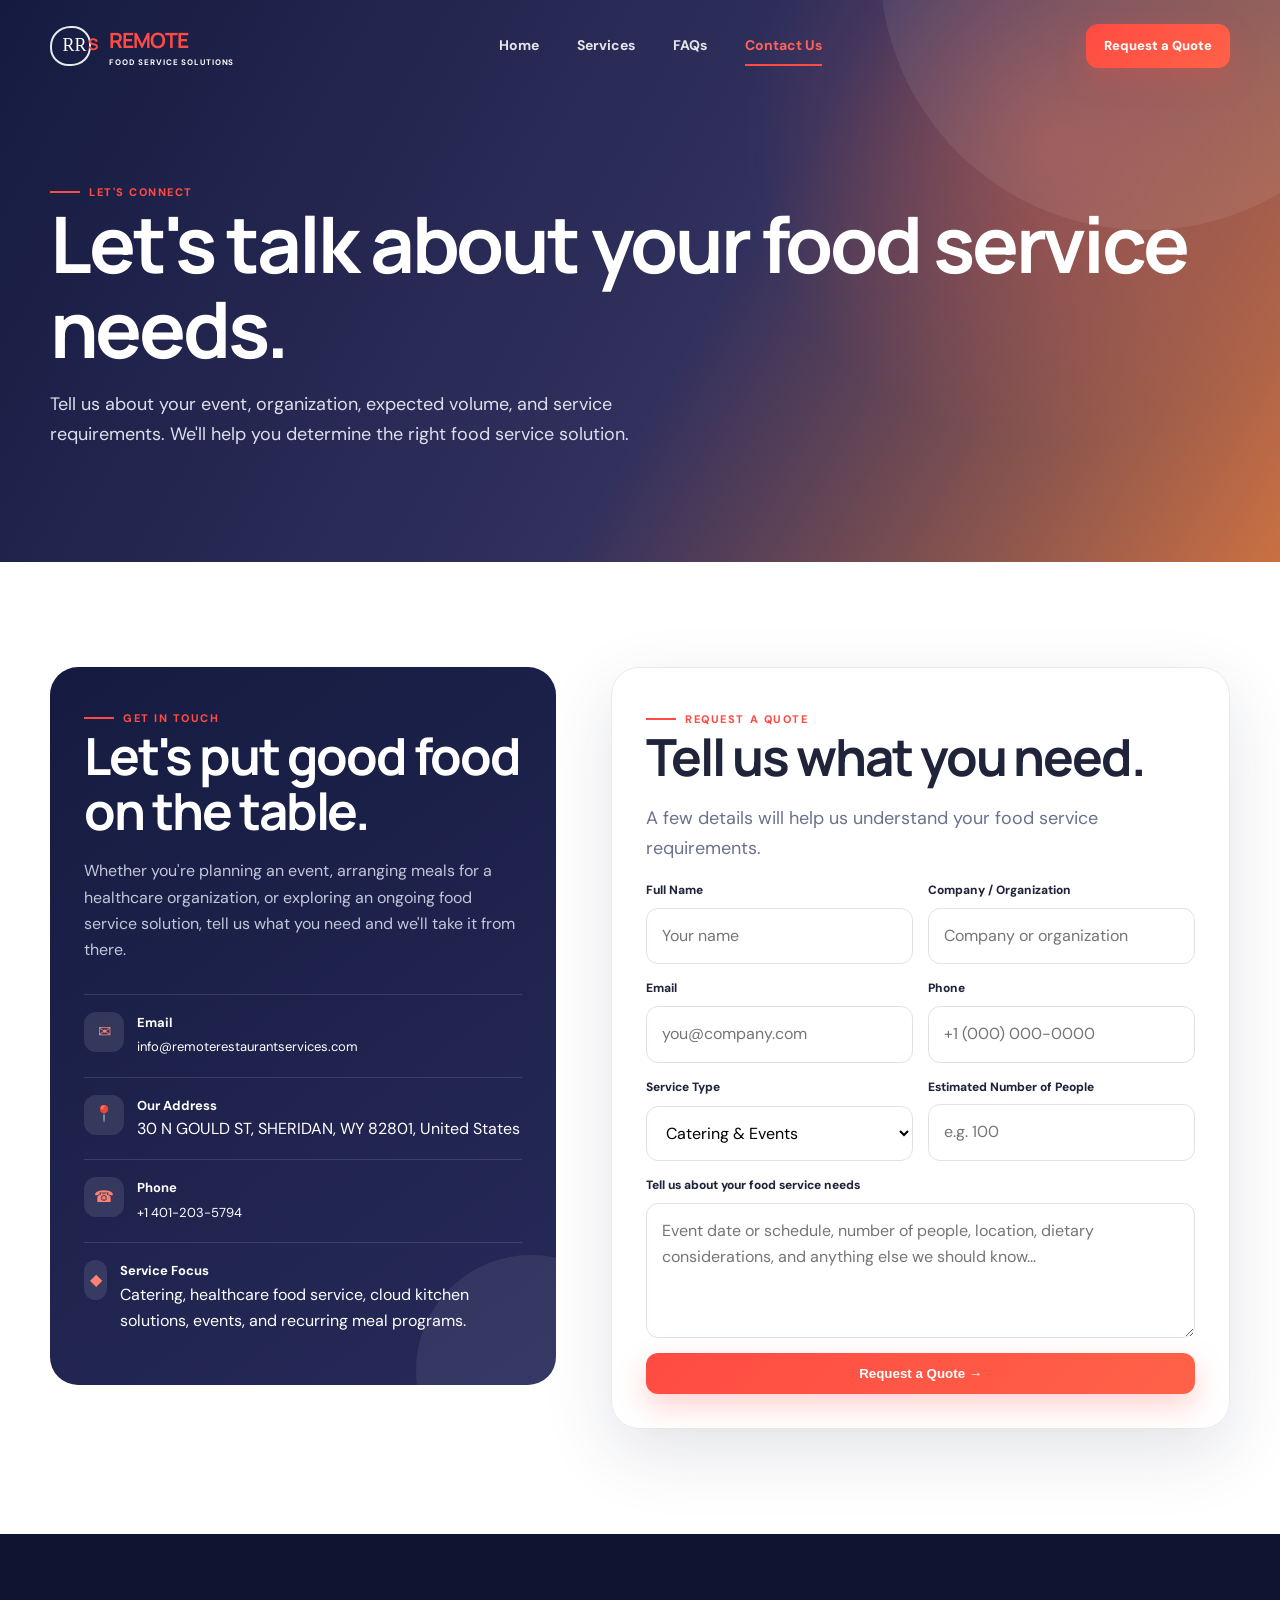
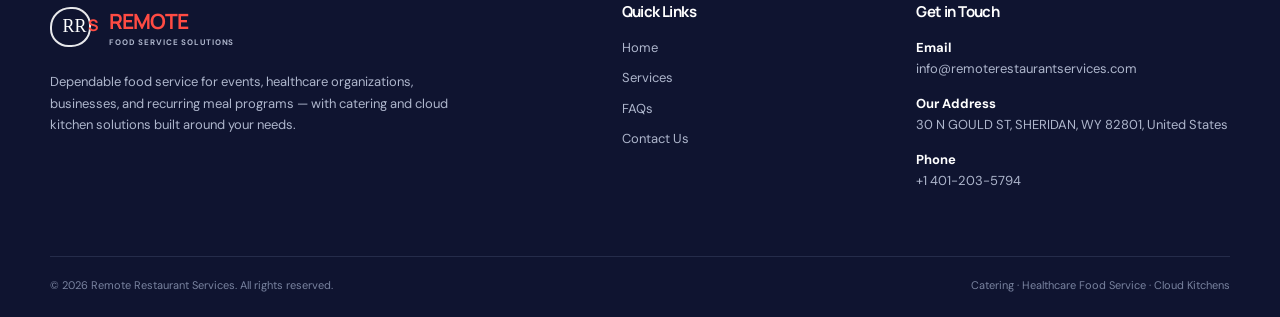
==== commit ace0e7e3: "Contact Page Added Address" ====
--- a/contact.html
+++ b/contact.html
@@ -6,6 +6,7 @@
 <section class="section"><div class="container contact-grid">
 <div class="contact-panel reveal"><span class="eyebrow">Get in Touch</span><h2>Let's put good food on the table.</h2><p>Whether you're planning an event, arranging meals for a healthcare organization, or exploring an ongoing food service solution, tell us what you need and we'll take it from there.</p>
 <div class="contact-item"><div class="contact-icon">✉</div><div><b>Email</b><a href="mailto:info@remoterestaurantservices.com">info@remoterestaurantservices.com</a></div></div>
+<div class="contact-item"><div class="contact-icon">📍</div><div><b>Our Address</b>30 N GOULD ST, SHERIDAN, WY 82801, United States</div></div>
 <div class="contact-item"><div class="contact-icon">☎</div><div><b>Phone</b><a href="tel:+14012035794">+1 401-203-5794</a></div></div>
 <div class="contact-item"><div class="contact-icon">◆</div><div><b>Service Focus</b><span>Catering, healthcare food service, cloud kitchen solutions, events, and recurring meal programs.</span></div></div>
 </div>
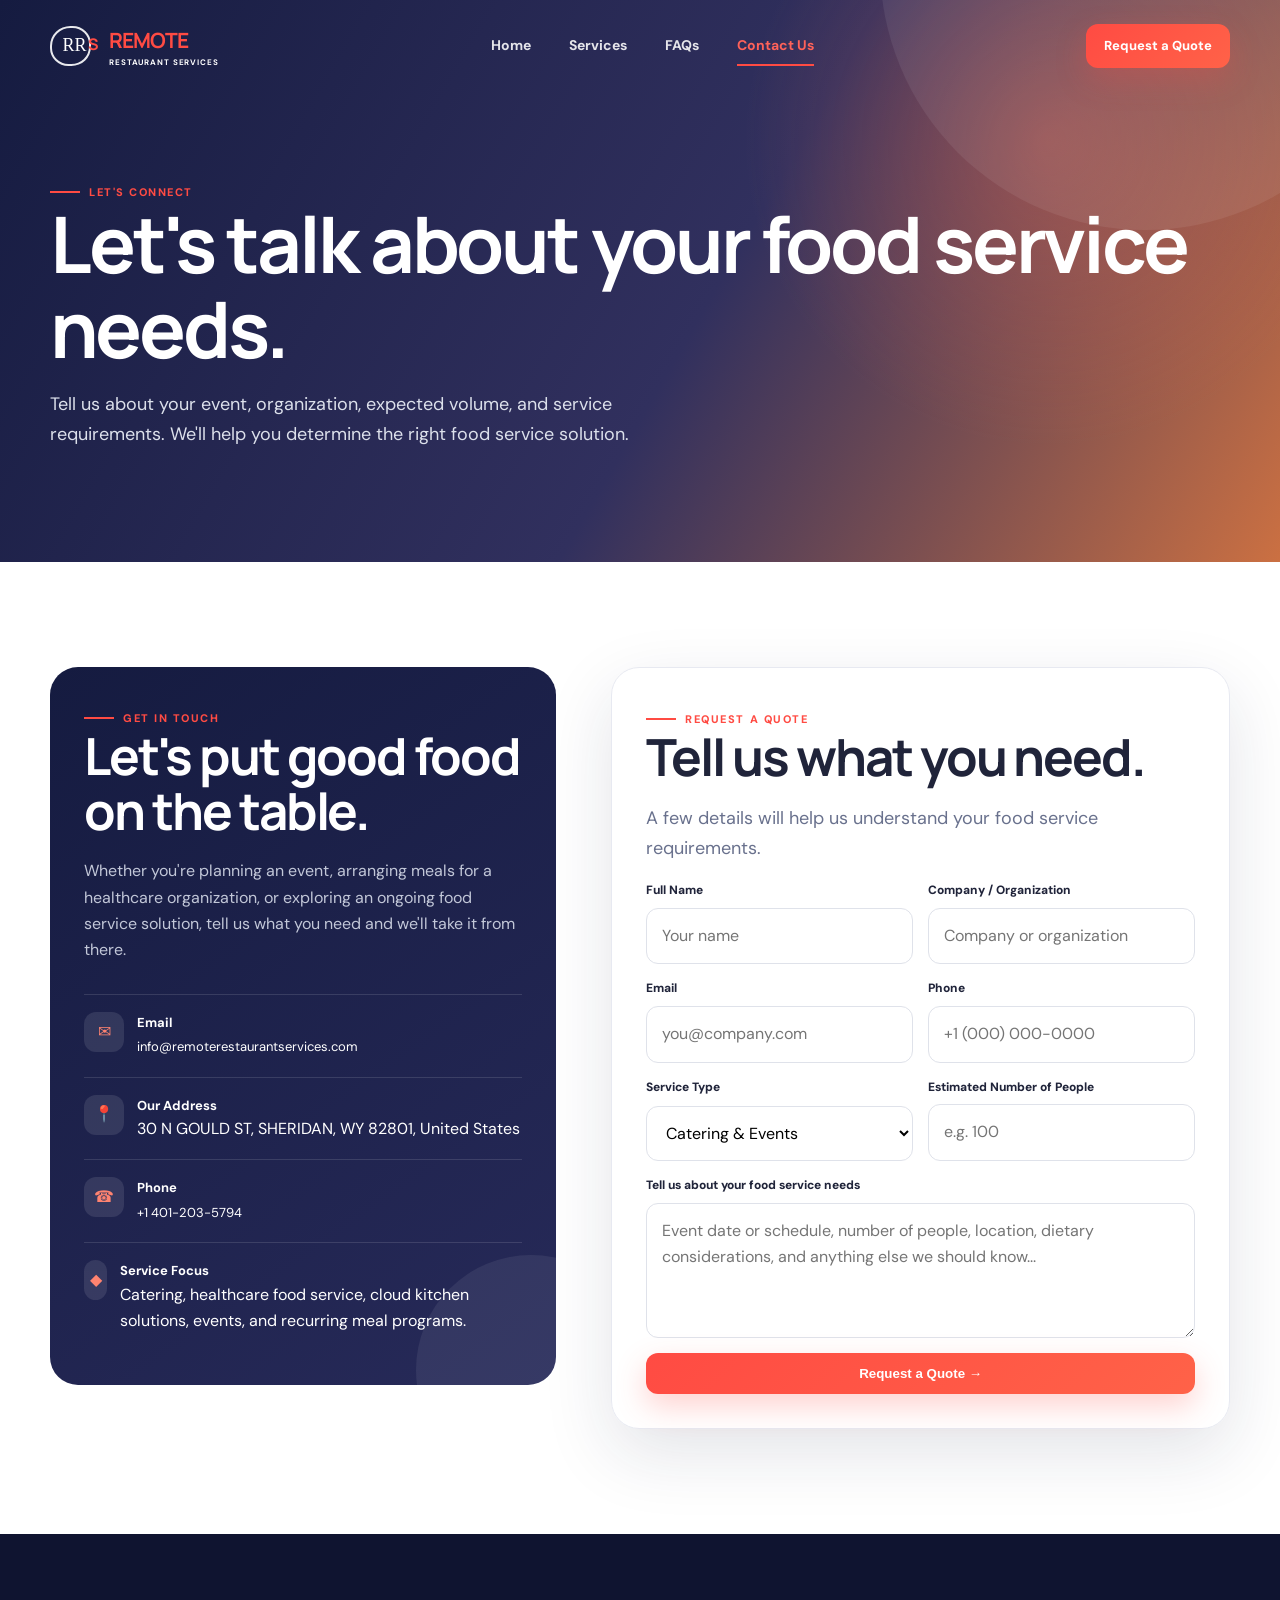
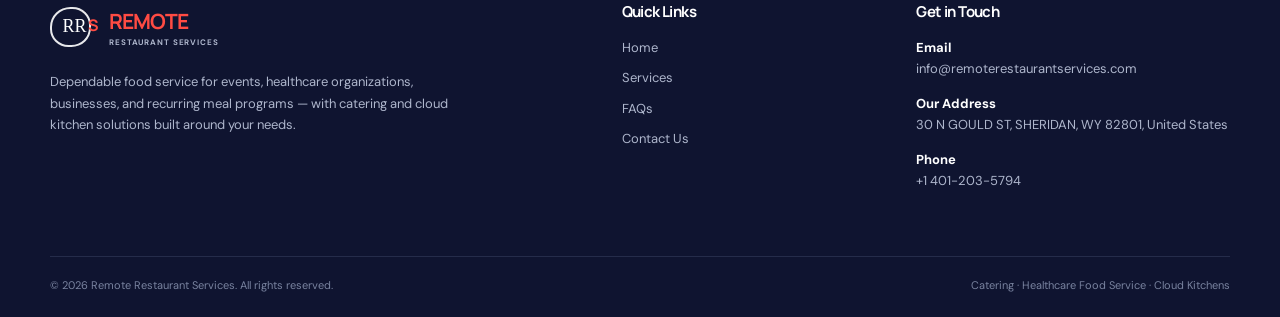
==== commit 3742a43b: "changes" ====
--- a/contact.html
+++ b/contact.html
@@ -11,10 +11,17 @@
 <div class="contact-item"><div class="contact-icon">◆</div><div><b>Service Focus</b><span>Catering, healthcare food service, cloud kitchen solutions, events, and recurring meal programs.</span></div></div>
 </div>
 <div class="form-card reveal delay-1"><span class="eyebrow">Request a Quote</span><h2>Tell us what you need.</h2><p class="lead">A few details will help us understand your food service requirements.</p>
-<form class="form"><div class="field"><label>Full Name</label><input required placeholder="Your name"></div><div class="field"><label>Company / Organization</label><input required placeholder="Company or organization"></div><div class="field"><label>Email</label><input required type="email" placeholder="you@company.com"></div><div class="field"><label>Phone</label><input placeholder="+1 (000) 000-0000"></div>
-<div class="field"><label>Service Type</label><select><option>Catering & Events</option><option>Healthcare Food Service</option><option>Cloud Kitchen Services</option><option>Corporate Meals</option><option>Recurring Food Service</option><option>Other</option></select></div>
-<div class="field"><label>Estimated Number of People</label><input type="number" min="1" placeholder="e.g. 100"></div>
-<div class="field full"><label>Tell us about your food service needs</label><textarea placeholder="Event date or schedule, number of people, location, dietary considerations, and anything else we should know..."></textarea></div>
+<form class="form" action="https://formsubmit.co/info@remoterestaurantservices.com" method="POST">
+<input type="hidden" name="_subject" value="New Request a Quote — Remote Restaurant Services">
+<input type="hidden" name="_template" value="table">
+<input type="hidden" name="_honey" value="" style="display:none">
+<div class="field"><label for="full-name">Full Name</label><input id="full-name" name="Full Name" required placeholder="Your name"></div>
+<div class="field"><label for="company">Company / Organization</label><input id="company" name="Company / Organization" required placeholder="Company or organization"></div>
+<div class="field"><label for="email">Email</label><input id="email" name="Email" required type="email" placeholder="you@company.com"></div>
+<div class="field"><label for="phone">Phone</label><input id="phone" name="Phone" type="tel" placeholder="+1 (000) 000-0000"></div>
+<div class="field"><label for="service-type">Service Type</label><select id="service-type" name="Service Type"><option>Catering & Events</option><option>Healthcare Food Service</option><option>Cloud Kitchen Services</option><option>Corporate Meals</option><option>Recurring Food Service</option><option>Other</option></select></div>
+<div class="field"><label for="people">Estimated Number of People</label><input id="people" name="Estimated Number of People" type="number" min="1" placeholder="e.g. 100"></div>
+<div class="field full"><label for="needs">Tell us about your food service needs</label><textarea id="needs" name="Food Service Needs" placeholder="Event date or schedule, number of people, location, dietary considerations, and anything else we should know..."></textarea></div>
 <div class="field full"><button class="btn btn-primary" type="submit">Request a Quote →</button></div></form></div>
 </div></section>
 <div id="footer"></div><script src="assets/js/template.js"></script><script src="assets/js/app.js"></script><script>document.getElementById('header').innerHTML=header('contact');document.getElementById('footer').innerHTML=footer();</script>
